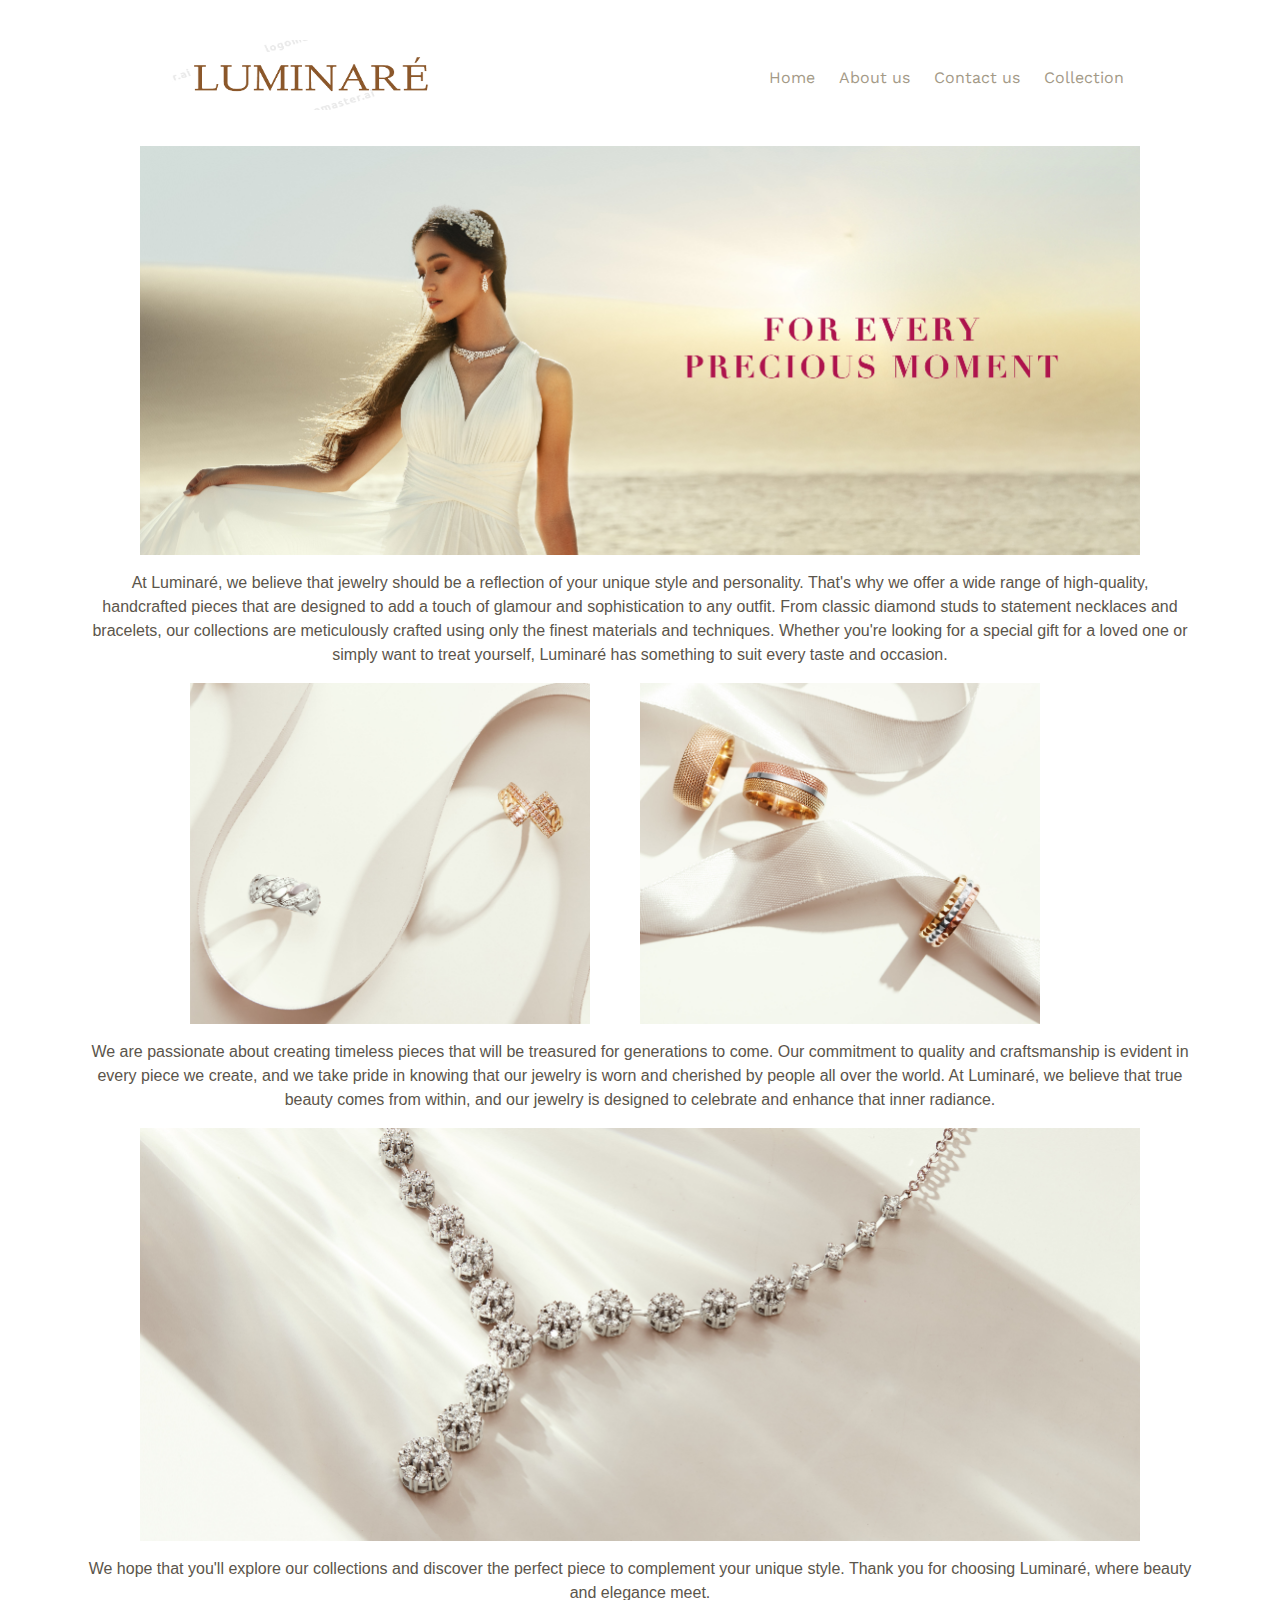
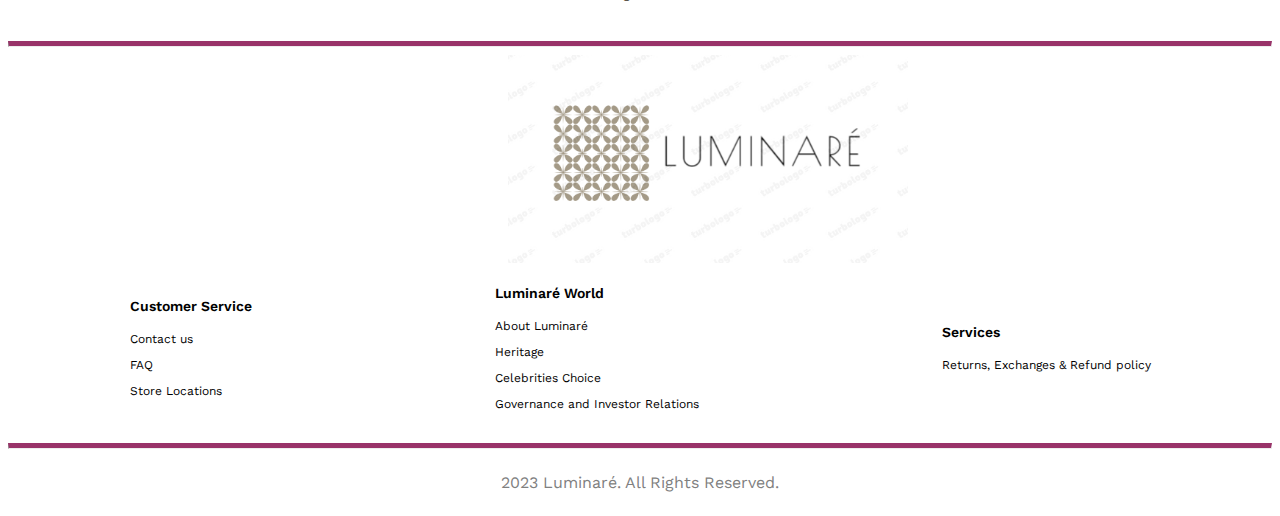
==== Files/AboutUs.html @ 6086e2db "First Commit" ====
<!DOCTYPE html>
<html lang="en">
  <head>
    <meta charset="UTF-8" />
    <meta http-equiv="X-UA-Compatible" content="IE=edge" />
    <meta name="viewport" content="width=device-width, initial-scale=1.0" />
    <title>Luminaré/AboutUs</title>
    <link rel="stylesheet" href="./MainStyle.css" />
  </head>
  <body>
    <div class="navbar">
      <a href="/index.html">
        <img id="logo" alt="logo" src="/Logo/2023-04-30.png" />
      </a>
      <div class="navtools">
        <a id="home" href="/index.html"><h3>Home</h3></a>
        <a id="aboutus" href="./AboutUs.html"><h3>About us</h3></a>
        <a id="contactus" href=""><h3>Contact us</h3></a>
        <a id="collection" href="./Collection.html"><h3>Collection</h3></a>
      </div>
    </div>
    <!-- NavBar Done -->
    <div class="main">
      <img id="center" src="/Aboutus/main.jpg" />
      <p>
        At Luminaré, we believe that jewelry should be a reflection of your
        unique style and personality. That's why we offer a wide range of
        high-quality, handcrafted pieces that are designed to add a touch of
        glamour and sophistication to any outfit. From classic diamond studs to
        statement necklaces and bracelets, our collections are meticulously
        crafted using only the finest materials and techniques. Whether you're
        looking for a special gift for a loved one or simply want to treat
        yourself, Luminaré has something to suit every taste and occasion.
      </p>
      <div class="aboutusimg">
        <img
          id="img1main"
          src="/Aboutus/STORY_OF_LAZURDE_MIDDLE_BANNER_01.jpg"
        />
        <img id="img2main" src="/Aboutus/2.jpg" />
      </div>
      <p>
        We are passionate about creating timeless pieces that will be treasured
        for generations to come. Our commitment to quality and craftsmanship is
        evident in every piece we create, and we take pride in knowing that our
        jewelry is worn and cherished by people all over the world. At Luminaré,
        we believe that true beauty comes from within, and our jewelry is
        designed to celebrate and enhance that inner radiance.
      </p>
      <img id="img3main" src="/Aboutus/3.jpg" />
      <p>
        We hope that you'll explore our collections and discover the perfect
        piece to complement your unique style. Thank you for choosing Luminaré,
        where beauty and elegance meet.
      </p>
    </div>
    <hr />
    <img id="logoo" src="/Logo/2023-04-30 (1).png" />
    <div class="end">
      <div class="cs">
        <p id="title">Customer Service</p>
        <a href=""><p>Contact us</p></a>
        <p>FAQ</p>
        <p>Store Locations</p>
      </div>
      <div class="world">
        <p id="title">Luminaré World</p>
        <a href="./AboutUs.html"><p>About Luminaré</p></a>
        <p>Heritage</p>
        <p>Celebrities Choice</p>
        <p>Governance and Investor Relations</p>
      </div>
      <div class="services">
        <p id="title">Services</p>
        <p>Returns, Exchanges & Refund policy</p>
      </div>
    </div>
    <hr />
    <div class="fotter">
      <p>2023 Luminaré. All Rights Reserved.</p>
    </div>
  </body>
</html>
---- Files/MainStyle.css ----
@import url(https://fonts.googleapis.com/css?family=Roboto:400,500,700|Work+Sans:300,400,500,600,700&display=swap); /*! normalize.css v3.0.3 | MIT License | github.com/necolas/normalize.css */
html {
  font-family: Work Sans, Arial, sans-serif;
}
.navbar {
  display: flex;
  justify-content: space-around;
  align-items: center;
  padding: 2rem 0;
  position: sticky;
  top: 0;
  width: 100vw;
  background-color: white;
  z-index: 1000;
}
.navtools {
  display: flex;
  gap: 1.5rem;
  font-size: 16px;
  font-weight: 400;
}
#logo {
  width: 268px;
  height: 70px;
  background-color: white;
}
h3 {
  font-size: 16px;
  font-weight: 400;
}
#home,
#aboutus,
#contactus,
#collection {
  text-decoration: none;
  color: rgb(164, 154, 135);
}
#home:hover,
#home:active,
#aboutus:hover,
#aboutus:active,
#contactus:hover,
#contactus:active,
#collection:active,
#collection:hover,
#home:focus,
#aboutus:focus,
#contactus:focus,
#collection:focus {
  text-decoration: none;
  color: pink;
}
/* nav bar styling */
.main {
  display: flex;
  align-items: center;
  flex-direction: column;
}
#logo2 {
  width: 200px;
  aspect-ratio: auto 40 / 40;
}
/* main done */
.products {
  display: flex;
  flex-direction: column;
  justify-content: center;
  align-items: center;
}
.silver {
  display: flex;
  margin-bottom: 10px;
}
#silverword {
  display: flex;
  flex-direction: column;
  background-color: silver;
  color: white;
  justify-content: space-around;
  font-size: large;
  padding-left: 30px;
  padding-right: 30px;
  margin-left: 10px;
  font-style: Work Sans, Arial, sans-serif;
  margin-left: 10px;
}
.silver img {
  width: 270px;
  height: Auto;
  padding-top: 10px;
}
.silverproducts {
  gap: 1rem;
  flex-wrap: wrap;
  display: flex;
  margin-left: 50px;
  justify-content: space-around;
}
.products h2 {
  color: rgb(164, 154, 135);
}
/* silver done */
.gold {
  margin-top: 30px;
  display: flex;
}
.gold img {
  width: 270px;
  height: Auto;
  padding-top: 10px;
}
.goldproducts {
  gap: 1rem;
  flex-wrap: wrap;
  display: flex;
  margin-left: 50px;
  justify-content: space-around;
}
#goldword {
  display: flex;
  flex-direction: column;
  background-color: goldenrod;
  color: white;
  justify-content: space-around;
  font-size: large;
  padding-left: 30px;
  padding-right: 30px;
  margin-left: 10px;
  font-style: Work Sans, Arial, sans-serif;
  margin-left: 10px;
}
/* goldpart done */
.diamond {
  margin-top: 30px;
  display: flex;
  margin-right: 57px;
}
.diamond img {
  width: 400px;
  height: auto;
}
.diamondproducts {
  gap: 1rem;
  flex-wrap: wrap;
  display: flex;
  margin-left: 50px;
  justify-content: space-around;
}
#diamondword {
  margin-right: 20px;
  display: flex;
  flex-direction: column;
  background-color: black;
  color: white;
  justify-content: space-around;
  font-size: large;
  padding-left: 30px;
  padding-right: 30px;
  margin-left: 10px;
  font-style: Work Sans, Arial, sans-serif;
  margin-left: 10px;
  justify-self: flex-start;
}
/* diamondpart done */
.main {
  display: flex;
  flex-direction: column;
  justify-content: center;
  align-items: center;
}
#center {
  width: 1000px;
}
.aboutusimg {
  display: flex;
  justify-content: center;
  justify-content: space-between;
}
.aboutusimg img {
  width: 400px;
  gap: 1rem;
  padding-right: 50px;
}
#img3main {
  width: 1000px;
}
.main p {
  font-family: spartan, sans-serif;
  font-weight: 400;
  line-height: 1.5;
  color: rgb(91, 85, 75);
  text-align: center;
  margin-left: 80px;
  margin-right: 80px;
}
/*About us main done*/
hr {
  border-top: 5px solid #993369;
  margin-top: 20px;
}
.end {
  display: flex;
  justify-content: center;
  align-items: center;
  justify-content: space-around;
  flex-wrap: wrap;
}
#logoo {
  width: 400px;
  margin-left: 500px;
}
#title {
  font-size: 14px;
  color: #000;
  line-height: 24px;
  letter-spacing: normal;
  font-weight: 600;
  font-style: normal;
  padding-bottom: 0;
}
.end p {
  font-weight: 400;
  font-size: 12px;
  text-decoration: none;
}
.end a {
  text-decoration: none;
  color: #000;
}
/* end done */

.fotter {
  display: flex;
  justify-content: center;
  color: grey;
}
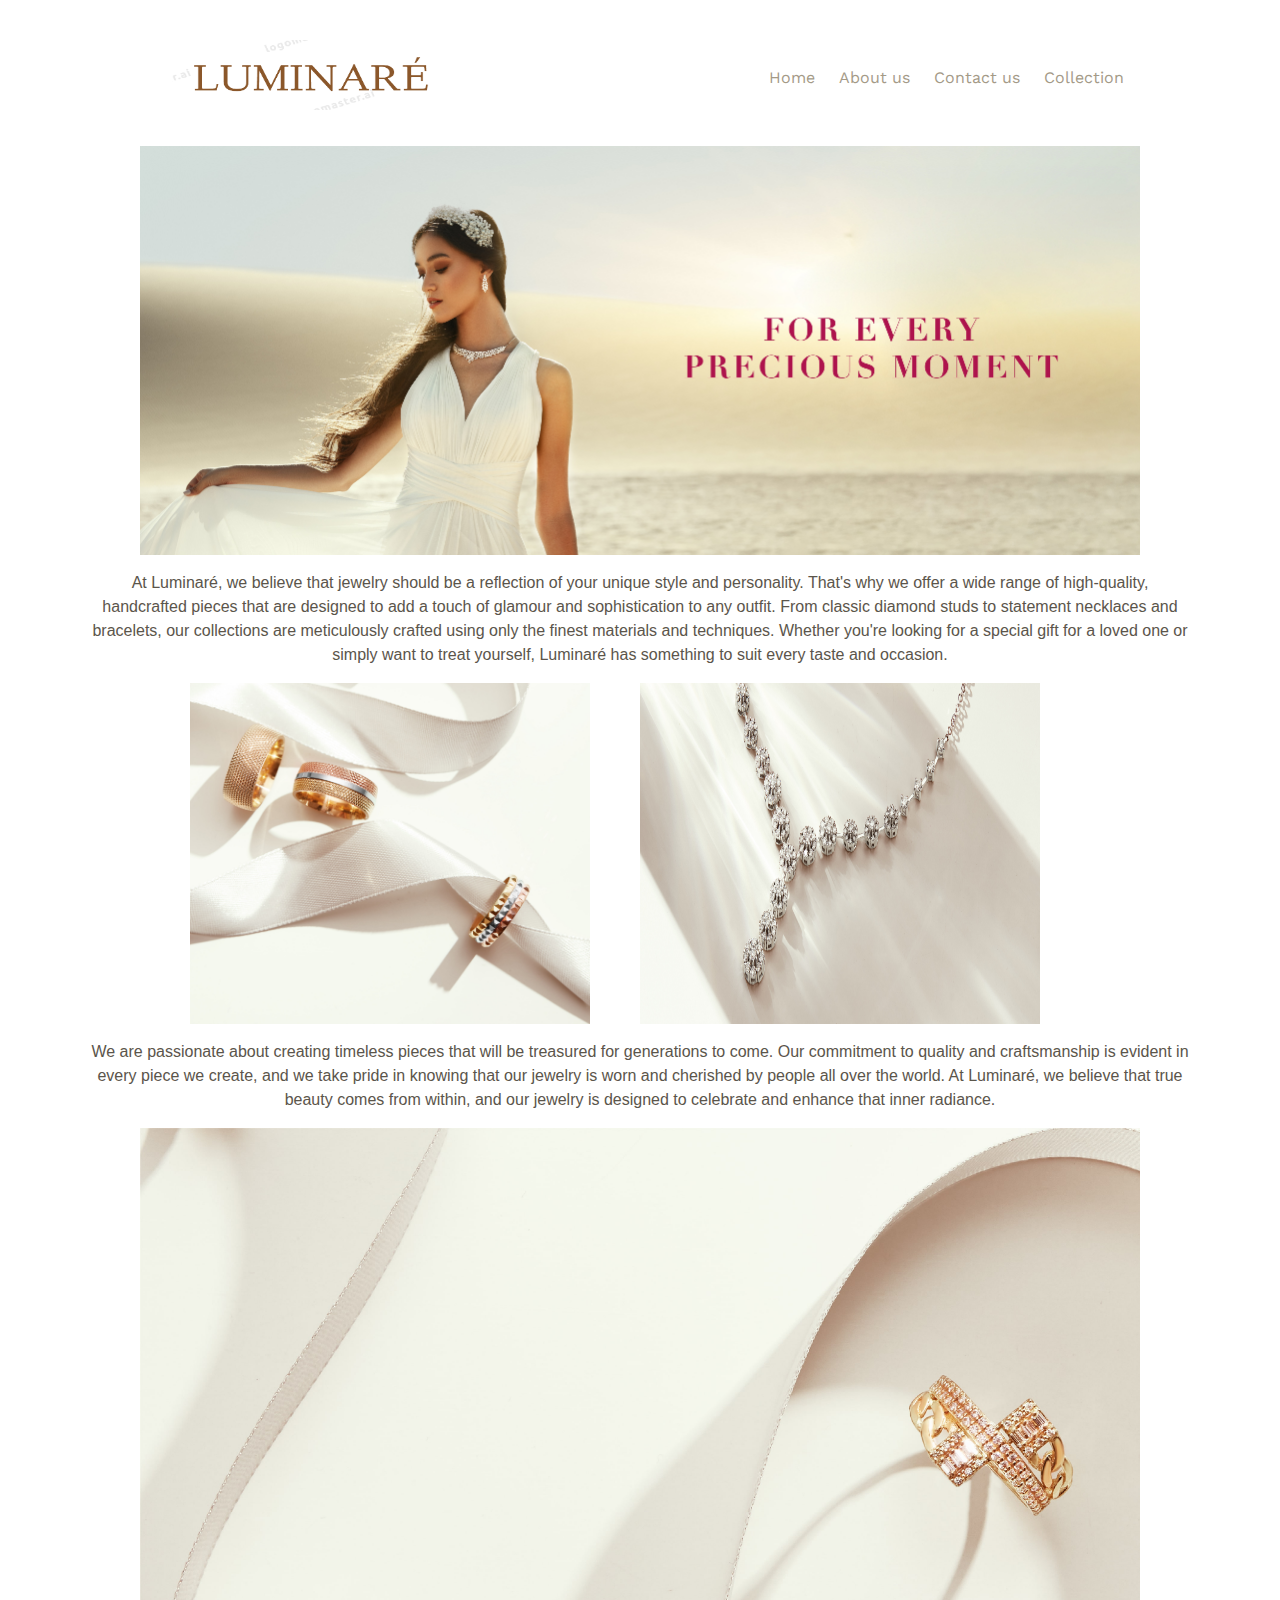
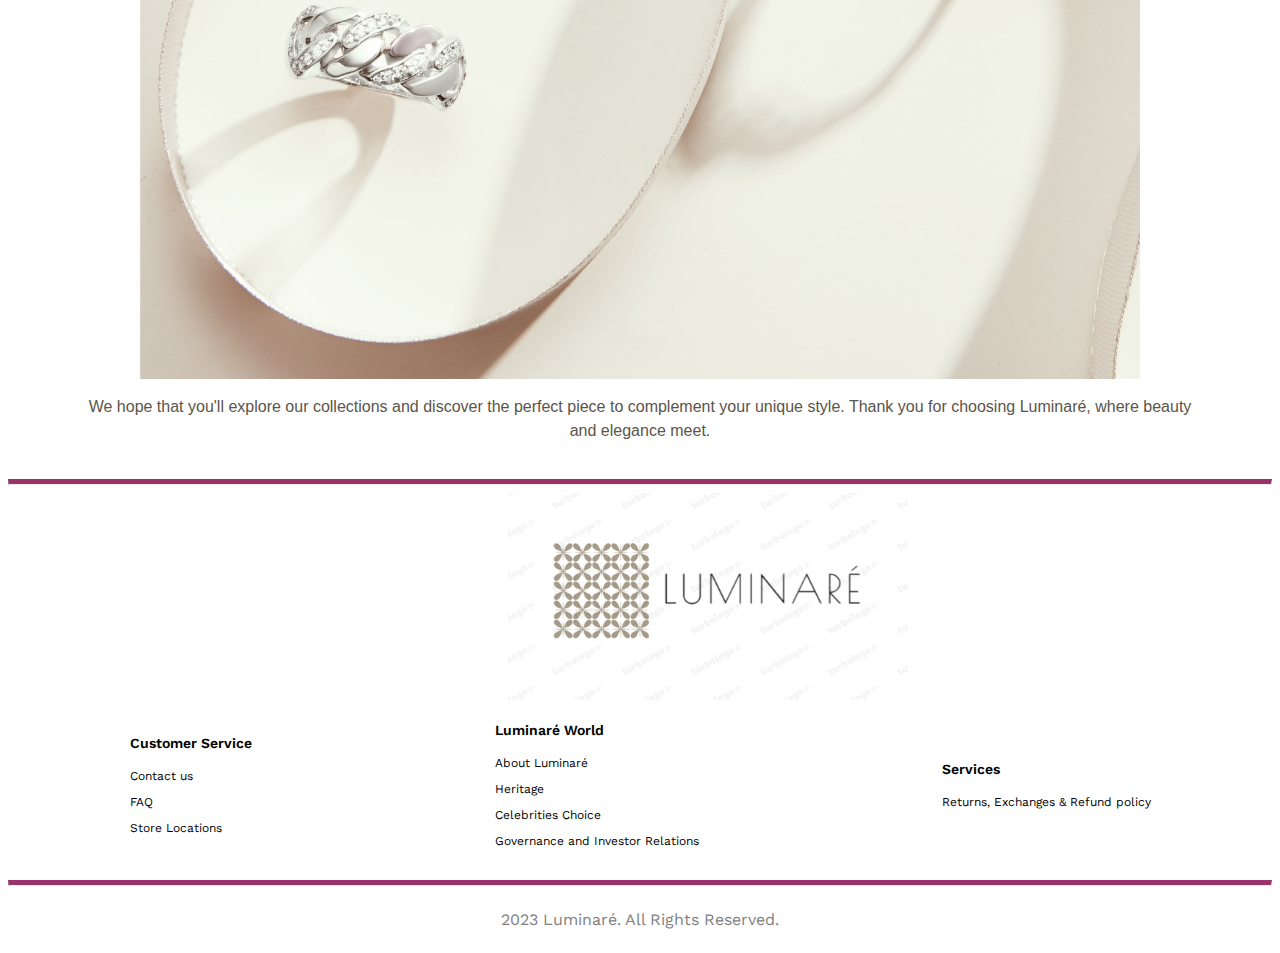
==== commit 6d5c3357: "updates" ====
--- a/Files/AboutUs.html
+++ b/Files/AboutUs.html
@@ -10,18 +10,20 @@
   <body>
     <div class="navbar">
       <a href="/index.html">
-        <img id="logo" alt="logo" src="/Logo/2023-04-30.png" />
+        <img id="logo" alt="logo" src="../Logo/2023-04-30.png" />
       </a>
       <div class="navtools">
-        <a id="home" href="/index.html"><h3>Home</h3></a>
-        <a id="aboutus" href="./AboutUs.html"><h3>About us</h3></a>
+        <a id="home" href="../index.html"><h3>Home</h3></a>
+        <a id="aboutus" href="../Files/AboutUs.html"><h3>About us</h3></a>
         <a id="contactus" href=""><h3>Contact us</h3></a>
-        <a id="collection" href="./Collection.html"><h3>Collection</h3></a>
+        <a id="collection" href="../Files/Collection.html"
+          ><h3>Collection</h3></a
+        >
       </div>
     </div>
     <!-- NavBar Done -->
     <div class="main">
-      <img id="center" src="/Aboutus/main.jpg" />
+      <img id="center" src="../Aboutus/main.jpg" />
       <p>
         At Luminaré, we believe that jewelry should be a reflection of your
         unique style and personality. That's why we offer a wide range of
@@ -33,11 +35,8 @@
         yourself, Luminaré has something to suit every taste and occasion.
       </p>
       <div class="aboutusimg">
-        <img
-          id="img1main"
-          src="/Aboutus/STORY_OF_LAZURDE_MIDDLE_BANNER_01.jpg"
-        />
-        <img id="img2main" src="/Aboutus/2.jpg" />
+        <img id="img1main" src="../Aboutus/2.jpg" />
+        <img id="img2main" src="../Aboutus/3.jpg" />
       </div>
       <p>
         We are passionate about creating timeless pieces that will be treasured
@@ -47,7 +46,10 @@
         we believe that true beauty comes from within, and our jewelry is
         designed to celebrate and enhance that inner radiance.
       </p>
-      <img id="img3main" src="/Aboutus/3.jpg" />
+      <img
+        id="img3main"
+        src="../Aboutus/STORY_OF_LAZURDE_MIDDLE_BANNER_01.jpg"
+      />
       <p>
         We hope that you'll explore our collections and discover the perfect
         piece to complement your unique style. Thank you for choosing Luminaré,
@@ -55,7 +57,7 @@
       </p>
     </div>
     <hr />
-    <img id="logoo" src="/Logo/2023-04-30 (1).png" />
+    <img id="logoo" src="../Logo/2023-04-30 (1).png" />
     <div class="end">
       <div class="cs">
         <p id="title">Customer Service</p>
